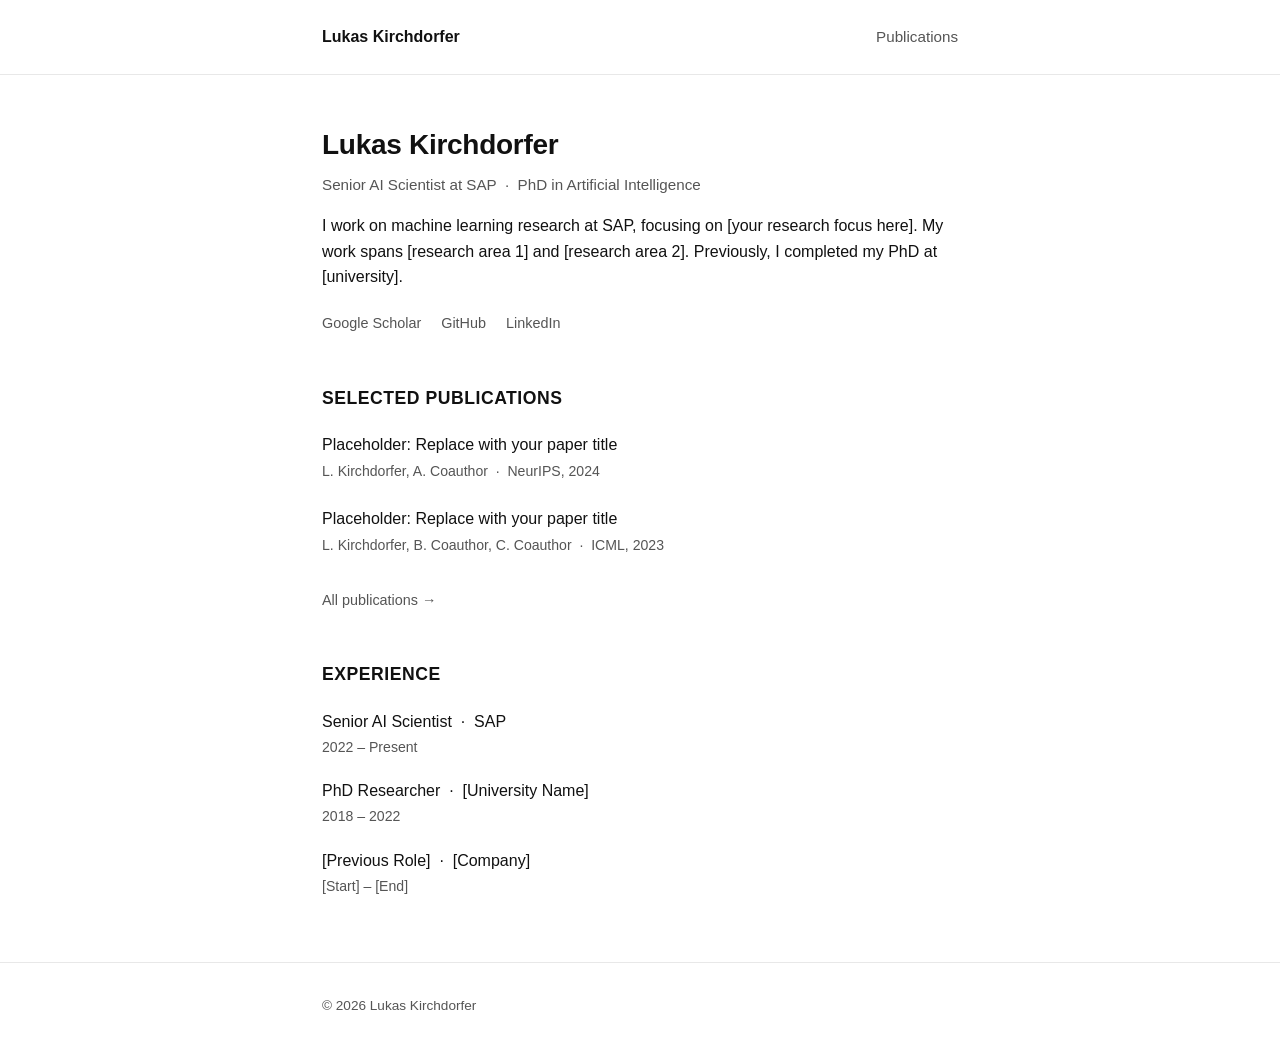
==== index.html @ 6b633d28 "fix: check response.ok before parsing JSON in both pages" ====
<!DOCTYPE html>
<html lang="en">
<head>
  <meta charset="UTF-8">
  <meta name="viewport" content="width=device-width, initial-scale=1.0">
  <title>Lukas Kirchdorfer</title>
  <link rel="stylesheet" href="style.css">
</head>
<body>
  <nav>
    <div class="container">
      <a href="index.html" class="nav-name">Lukas Kirchdorfer</a>
      <a href="publications.html" class="nav-link">Publications</a>
    </div>
  </nav>

  <main class="container">

    <!-- Intro -->
    <section id="intro">
      <h1>Lukas Kirchdorfer</h1>
      <p class="subtitle">Senior AI Scientist at SAP &nbsp;·&nbsp; PhD in Artificial Intelligence</p>
      <p class="bio">
        I work on machine learning research at SAP, focusing on [your research focus here].
        My work spans [research area 1] and [research area 2].
        Previously, I completed my PhD at [university].
      </p>
      <ul class="social-links">
        <li><a href="https://scholar.google.de/citations?hl=de&user=4NuUVSkAAAAJ" target="_blank" rel="noopener">Google Scholar</a></li>
        <li><a href="https://github.com/lukaskirchdorfer" target="_blank" rel="noopener">GitHub</a></li>
        <li><a href="https://www.linkedin.com/in/lukas-kirchdorfer/" target="_blank" rel="noopener">LinkedIn</a></li>
      </ul>
    </section>

    <!-- Selected Publications -->
    <section id="publications">
      <h2>Selected Publications</h2>
      <ul class="pub-list" id="selected-pub-list">
        <!-- Rendered by JavaScript -->
      </ul>
      <a href="publications.html" class="all-pubs-link">All publications →</a>
    </section>

    <!-- Experience -->
    <section id="experience">
      <h2>Experience</h2>
      <ul class="exp-list">
        <li class="exp-entry">
          <div class="exp-role">Senior AI Scientist &nbsp;·&nbsp; SAP</div>
          <div class="exp-date">2022 – Present</div>
        </li>
        <li class="exp-entry">
          <div class="exp-role">PhD Researcher &nbsp;·&nbsp; [University Name]</div>
          <div class="exp-date">2018 – 2022</div>
        </li>
        <li class="exp-entry">
          <div class="exp-role">[Previous Role] &nbsp;·&nbsp; [Company]</div>
          <div class="exp-date">[Start] – [End]</div>
        </li>
      </ul>
    </section>

  </main>

  <footer>
    <div class="container">© 2026 Lukas Kirchdorfer</div>
  </footer>

  <script>
    async function loadSelectedPublications() {
      const list = document.getElementById('selected-pub-list');
      try {
        const response = await fetch('./data/publications.json');
        if (!response.ok) throw new Error(`HTTP ${response.status}`);
        const data = await response.json();
        const selected = data.publications
          .filter(p => p.selected === true)
          .sort((a, b) => b.year - a.year);
        selected.forEach(pub => {
          const li = document.createElement('li');
          li.className = 'pub-entry';
          li.innerHTML = `
            <div class="pub-title"><a href="${pub.url}" target="_blank" rel="noopener">${pub.title}</a></div>
            <div class="pub-meta">${pub.authors} &nbsp;·&nbsp; ${pub.venue}, ${pub.year}</div>
          `;
          list.appendChild(li);
        });
      } catch (e) {
        list.innerHTML = '<li>Publications unavailable.</li>';
      }
    }
    loadSelectedPublications();
  </script>
</body>
</html>
---- style.css ----
/* style.css */
*, *::before, *::after {
  box-sizing: border-box;
  margin: 0;
  padding: 0;
}

body {
  font-family: -apple-system, BlinkMacSystemFont, 'Segoe UI', sans-serif;
  font-size: 16px;
  line-height: 1.6;
  color: #111;
  background: #fff;
}

.container {
  max-width: 700px;
  margin: 0 auto;
  padding: 0 2rem;
}

/* Nav */
nav {
  padding: 1.5rem 0;
  border-bottom: 1px solid #e8e8e8;
  margin-bottom: 3rem;
}

nav .container {
  display: flex;
  justify-content: space-between;
  align-items: center;
}

.nav-name {
  font-weight: 600;
  color: #111;
  text-decoration: none;
}

.nav-link {
  color: #555;
  text-decoration: none;
  font-size: 0.95rem;
}

.nav-link:hover {
  color: #111;
}

/* Intro */
h1 {
  font-size: 1.75rem;
  font-weight: 700;
  margin-bottom: 0.35rem;
  letter-spacing: -0.01em;
}

.subtitle {
  color: #555;
  font-size: 0.95rem;
  margin-bottom: 1rem;
}

.bio {
  margin-bottom: 1.25rem;
  color: #111;
}

.social-links {
  display: flex;
  gap: 1.25rem;
  list-style: none;
  flex-wrap: wrap;
}

.social-links a {
  color: #555;
  text-decoration: none;
  font-size: 0.9rem;
}

.social-links a:hover {
  color: #111;
}

/* Sections */
section {
  margin-top: 3rem;
  margin-bottom: 1rem;
}

h2 {
  font-size: 1.1rem;
  font-weight: 600;
  letter-spacing: 0.03em;
  text-transform: uppercase;
  margin-bottom: 1.25rem;
  color: #111;
}

/* Publications */
.pub-list {
  list-style: none;
}

.pub-entry {
  margin-bottom: 1.5rem;
}

.pub-title a {
  color: #111;
  text-decoration: none;
  font-weight: 500;
}

.pub-title a:hover {
  color: #555;
}

.pub-meta {
  font-size: 0.88rem;
  color: #555;
  margin-top: 0.15rem;
}

.all-pubs-link {
  display: inline-block;
  margin-top: 0.5rem;
  color: #555;
  text-decoration: none;
  font-size: 0.9rem;
}

.all-pubs-link:hover {
  color: #111;
}

/* Experience */
.exp-list {
  list-style: none;
}

.exp-entry {
  margin-bottom: 1.25rem;
}

.exp-role {
  font-weight: 500;
  color: #111;
}

.exp-date {
  font-size: 0.88rem;
  color: #555;
  margin-top: 0.1rem;
}

.exp-desc {
  font-size: 0.9rem;
  color: #555;
  margin-top: 0.15rem;
}

/* Utility */
.hidden {
  display: none;
}

/* Footer */
footer {
  margin-top: 4rem;
  padding: 2rem 0;
  border-top: 1px solid #e8e8e8;
  font-size: 0.85rem;
  color: #555;
}
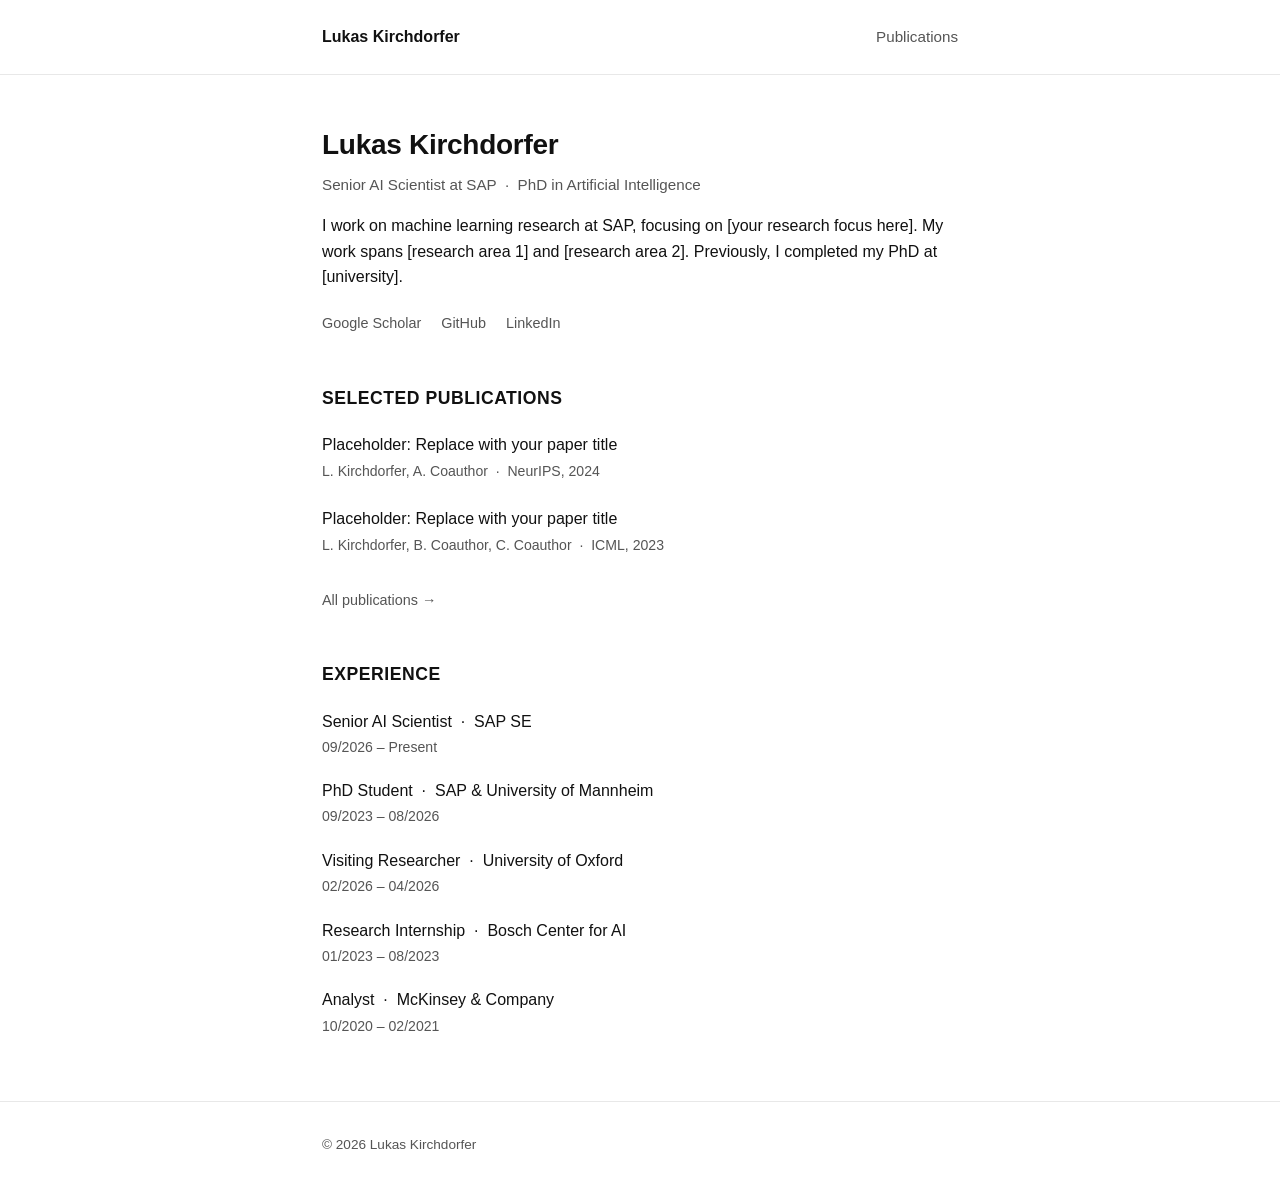
==== commit 05723184: "update experience" ====
--- a/index.html
+++ b/index.html
@@ -46,16 +46,24 @@
       <h2>Experience</h2>
       <ul class="exp-list">
         <li class="exp-entry">
-          <div class="exp-role">Senior AI Scientist &nbsp;·&nbsp; SAP</div>
-          <div class="exp-date">2022 – Present</div>
+          <div class="exp-role">Senior AI Scientist &nbsp;·&nbsp; SAP SE</div>
+          <div class="exp-date">09/2026 – Present</div>
         </li>
         <li class="exp-entry">
-          <div class="exp-role">PhD Researcher &nbsp;·&nbsp; [University Name]</div>
-          <div class="exp-date">2018 – 2022</div>
+          <div class="exp-role">PhD Student &nbsp;·&nbsp; SAP & University of Mannheim</div>
+          <div class="exp-date">09/2023 – 08/2026</div>
         </li>
         <li class="exp-entry">
-          <div class="exp-role">[Previous Role] &nbsp;·&nbsp; [Company]</div>
-          <div class="exp-date">[Start] – [End]</div>
+          <div class="exp-role">Visiting Researcher &nbsp;·&nbsp; University of Oxford</div>
+          <div class="exp-date">02/2026 – 04/2026</div>
+        </li>
+        <li class="exp-entry">
+          <div class="exp-role">Research Internship &nbsp;·&nbsp; Bosch Center for AI</div>
+          <div class="exp-date">01/2023 – 08/2023</div>
+        </li>
+        <li class="exp-entry">
+          <div class="exp-role">Analyst &nbsp;·&nbsp; McKinsey & Company</div>
+          <div class="exp-date">10/2020 – 02/2021</div>
         </li>
       </ul>
     </section>
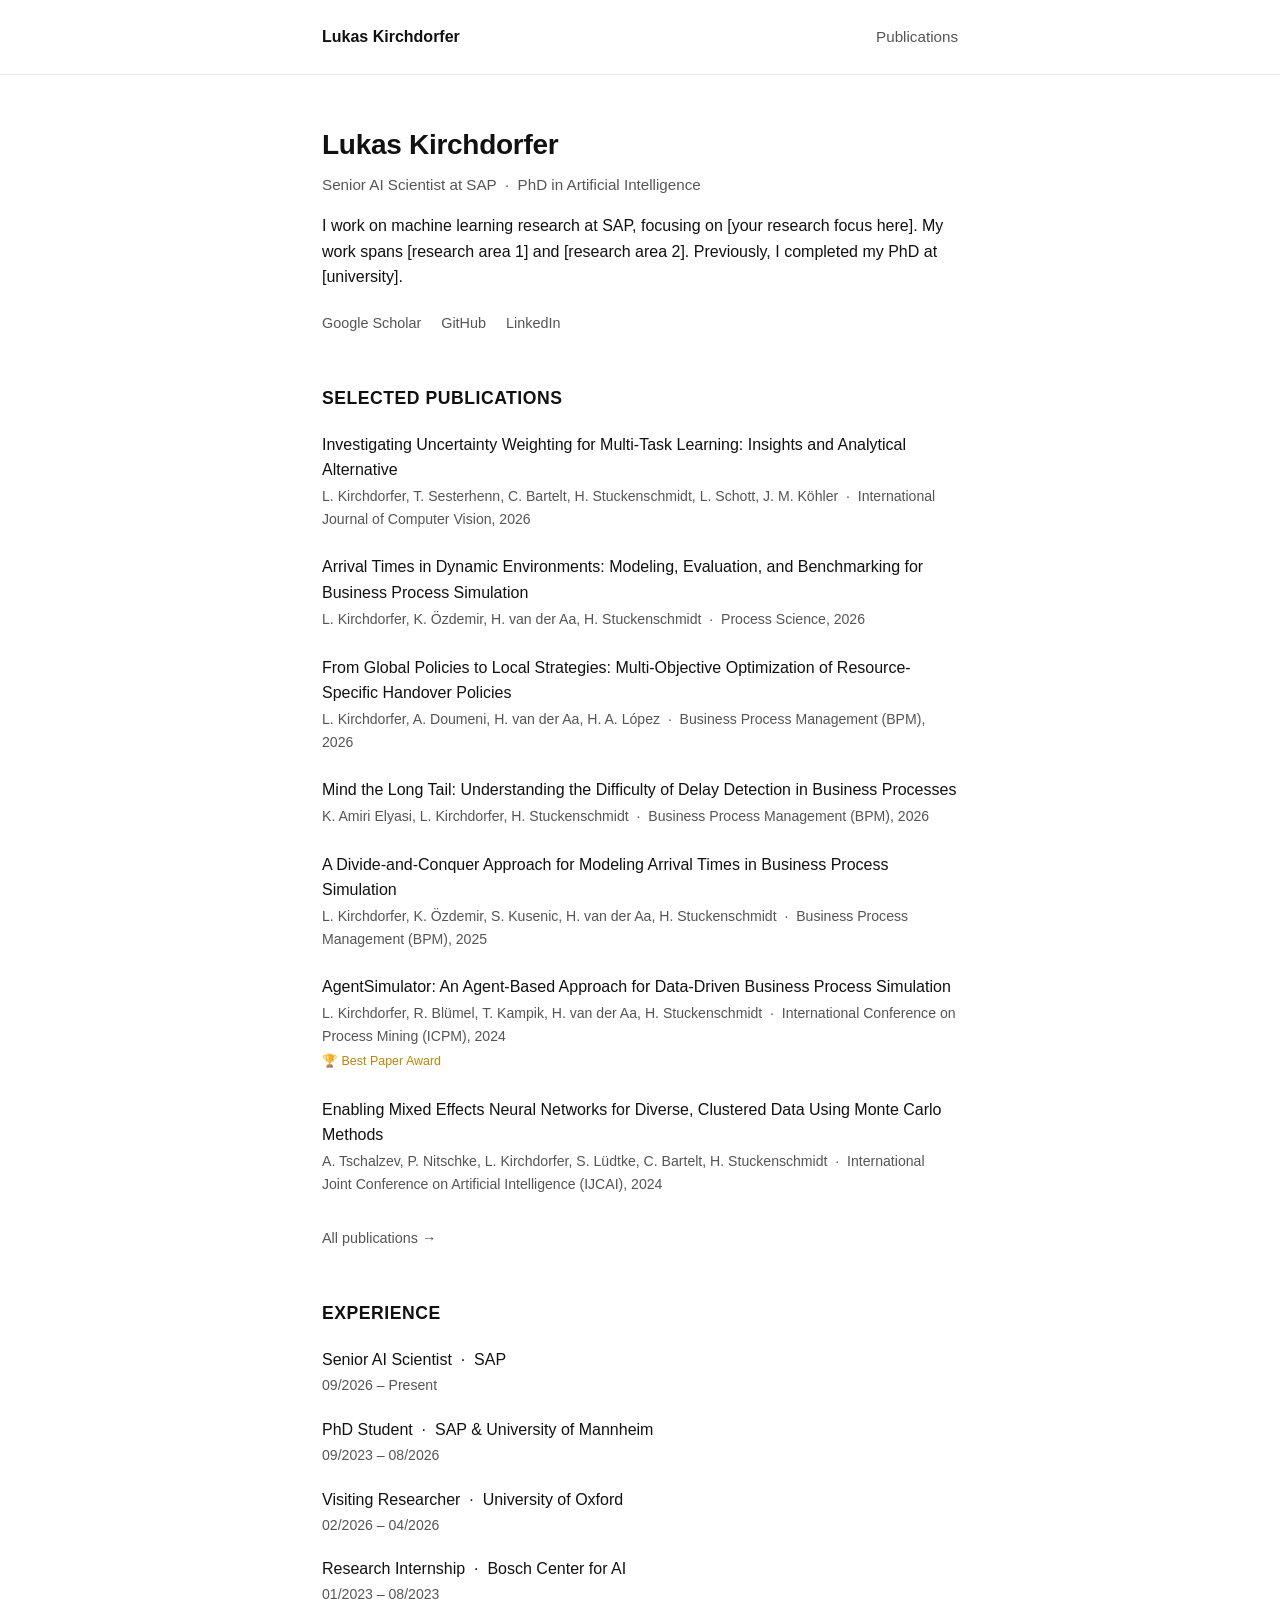
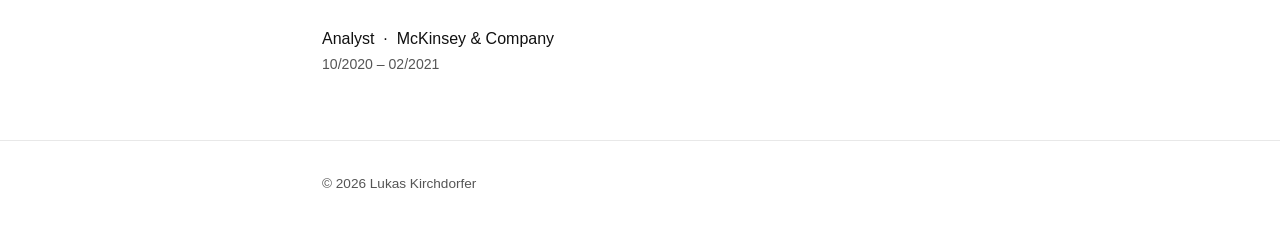
==== commit e83ae275: "update publications" ====
--- a/index.html
+++ b/index.html
@@ -46,7 +46,7 @@
       <h2>Experience</h2>
       <ul class="exp-list">
         <li class="exp-entry">
-          <div class="exp-role">Senior AI Scientist &nbsp;·&nbsp; SAP SE</div>
+          <div class="exp-role">Senior AI Scientist &nbsp;·&nbsp; SAP</div>
           <div class="exp-date">09/2026 – Present</div>
         </li>
         <li class="exp-entry">
@@ -90,6 +90,7 @@
           li.innerHTML = `
             <div class="pub-title"><a href="${pub.url}" target="_blank" rel="noopener">${pub.title}</a></div>
             <div class="pub-meta">${pub.authors} &nbsp;·&nbsp; ${pub.venue}, ${pub.year}</div>
+            ${pub.award ? `<div class="pub-award">🏆 ${pub.award}</div>` : ''}
           `;
           list.appendChild(li);
         });
--- a/style.css
+++ b/style.css
@@ -162,6 +162,14 @@
   margin-top: 0.15rem;
 }
 
+/* Award badge */
+.pub-award {
+  display: inline-block;
+  font-size: 0.78rem;
+  color: #b8860b;
+  margin-top: 0.2rem;
+}
+
 /* Utility */
 .hidden {
   display: none;
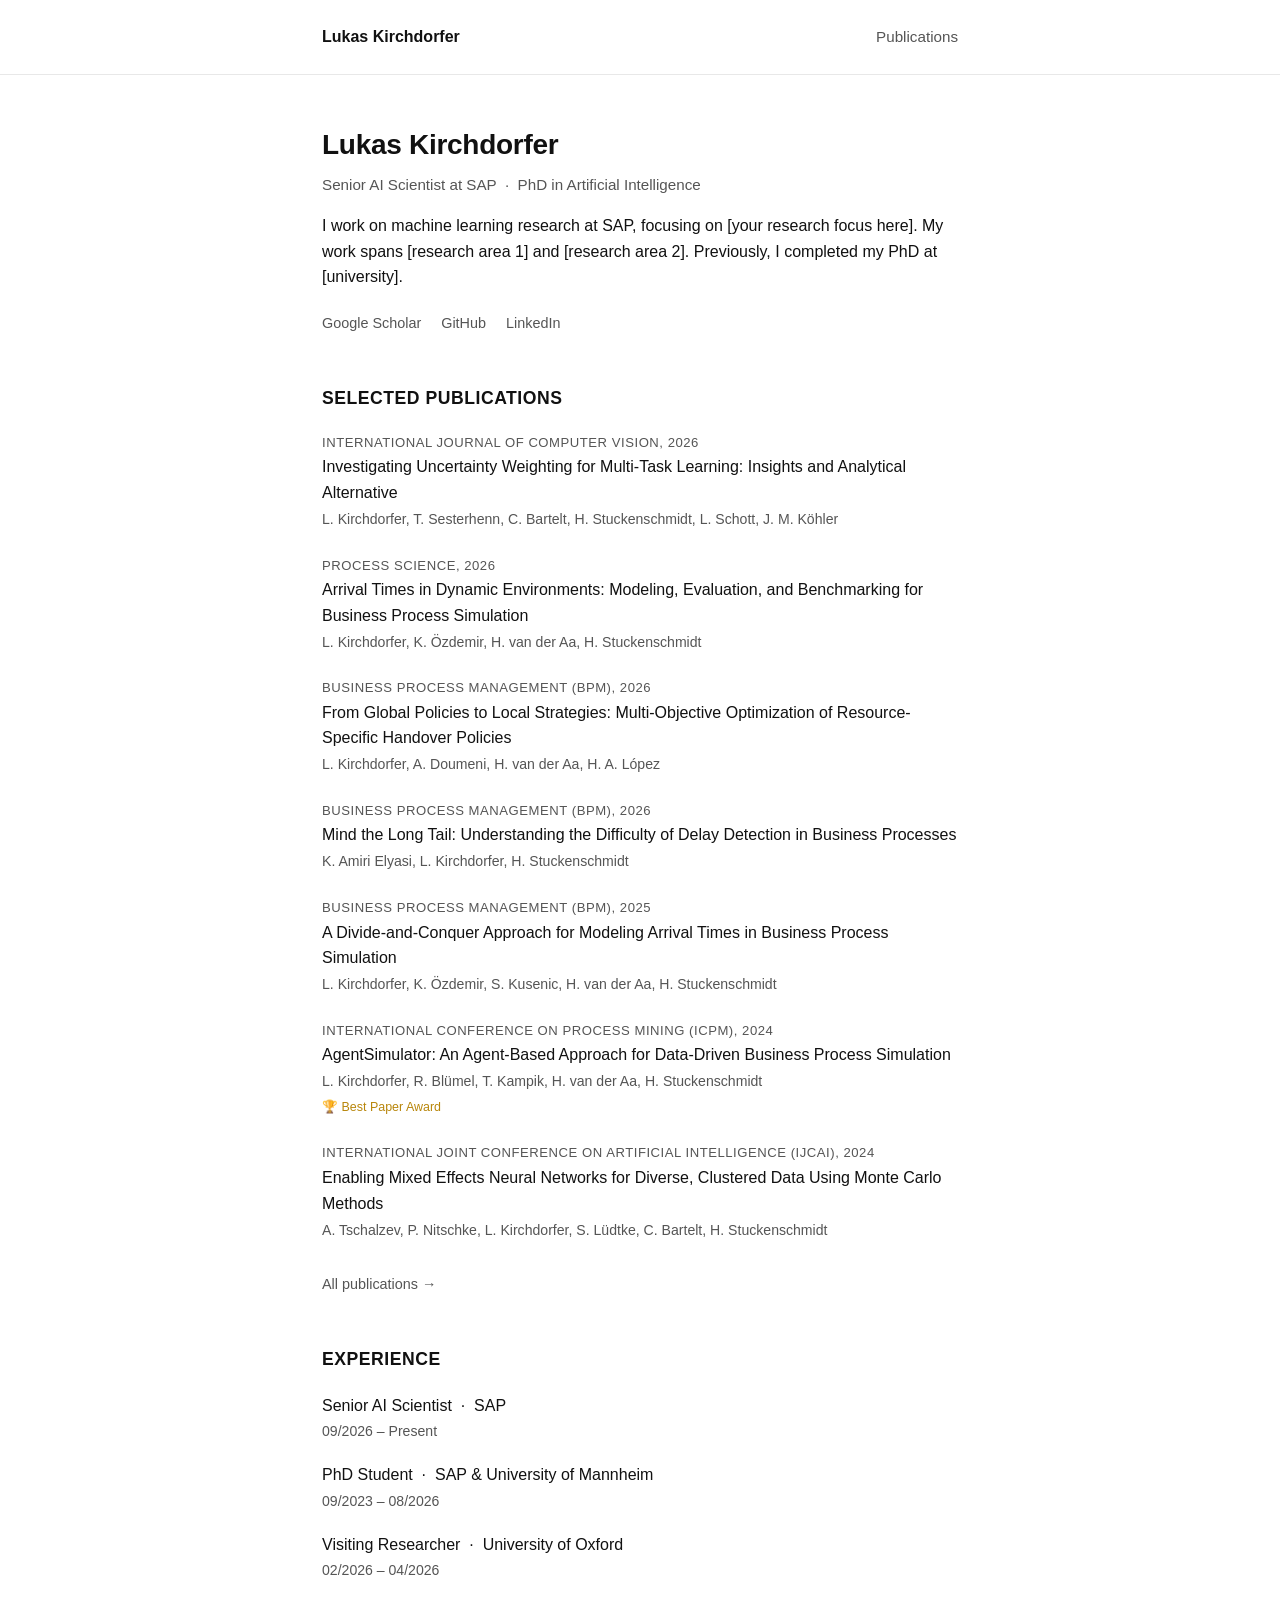
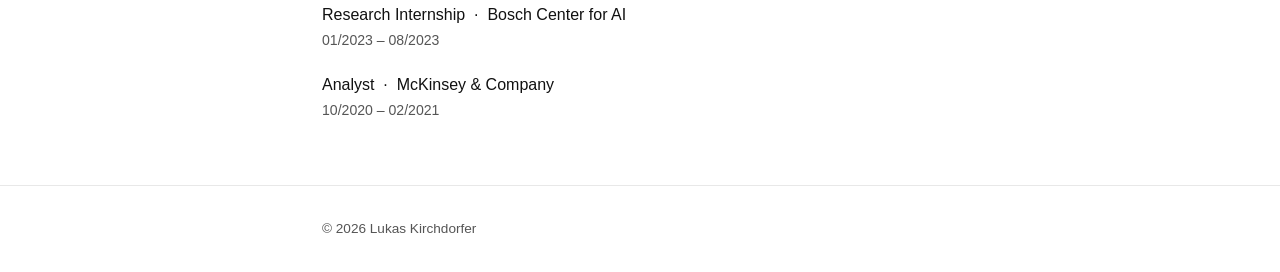
==== commit 64166293: "feat: show venue above title, add award badge" ====
--- a/index.html
+++ b/index.html
@@ -88,8 +88,9 @@
           const li = document.createElement('li');
           li.className = 'pub-entry';
           li.innerHTML = `
+            <div class="pub-venue">${pub.venue}, ${pub.year}</div>
             <div class="pub-title"><a href="${pub.url}" target="_blank" rel="noopener">${pub.title}</a></div>
-            <div class="pub-meta">${pub.authors} &nbsp;·&nbsp; ${pub.venue}, ${pub.year}</div>
+            <div class="pub-meta">${pub.authors}</div>
             ${pub.award ? `<div class="pub-award">🏆 ${pub.award}</div>` : ''}
           `;
           list.appendChild(li);
--- a/style.css
+++ b/style.css
@@ -108,6 +108,14 @@
   margin-bottom: 1.5rem;
 }
 
+.pub-venue {
+  font-size: 0.82rem;
+  color: #555;
+  text-transform: uppercase;
+  letter-spacing: 0.04em;
+  margin-bottom: 0.1rem;
+}
+
 .pub-title a {
   color: #111;
   text-decoration: none;
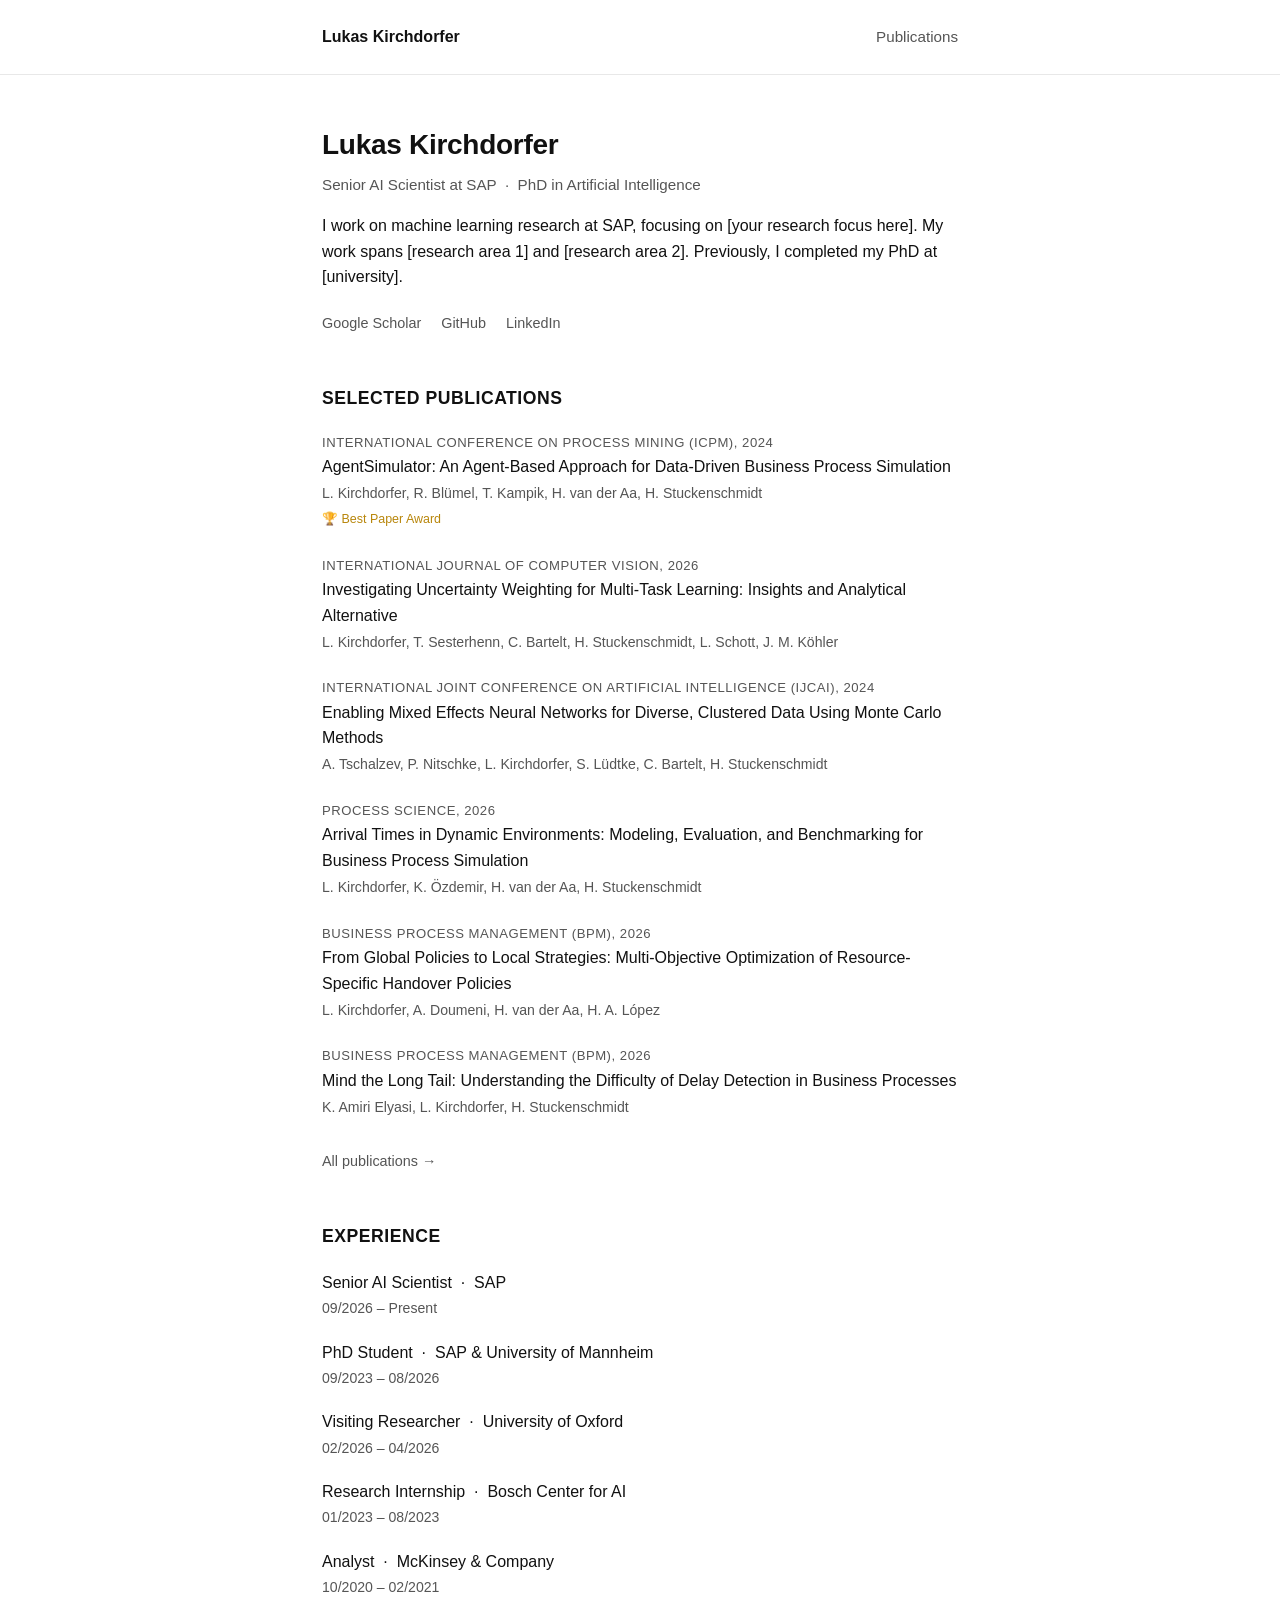
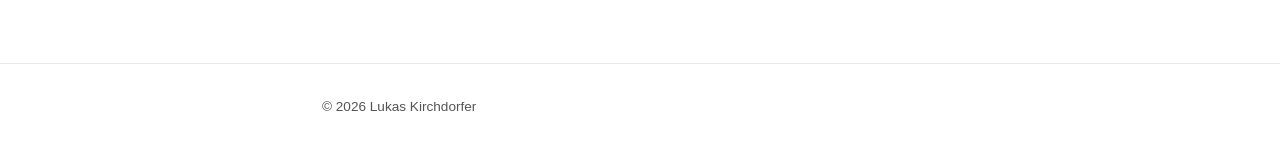
==== commit 0eb46cd7: "fix: preserve JSON order for selected publications" ====
--- a/index.html
+++ b/index.html
@@ -82,8 +82,7 @@
         if (!response.ok) throw new Error(`HTTP ${response.status}`);
         const data = await response.json();
         const selected = data.publications
-          .filter(p => p.selected === true)
-          .sort((a, b) => b.year - a.year);
+          .filter(p => p.selected === true);
         selected.forEach(pub => {
           const li = document.createElement('li');
           li.className = 'pub-entry';
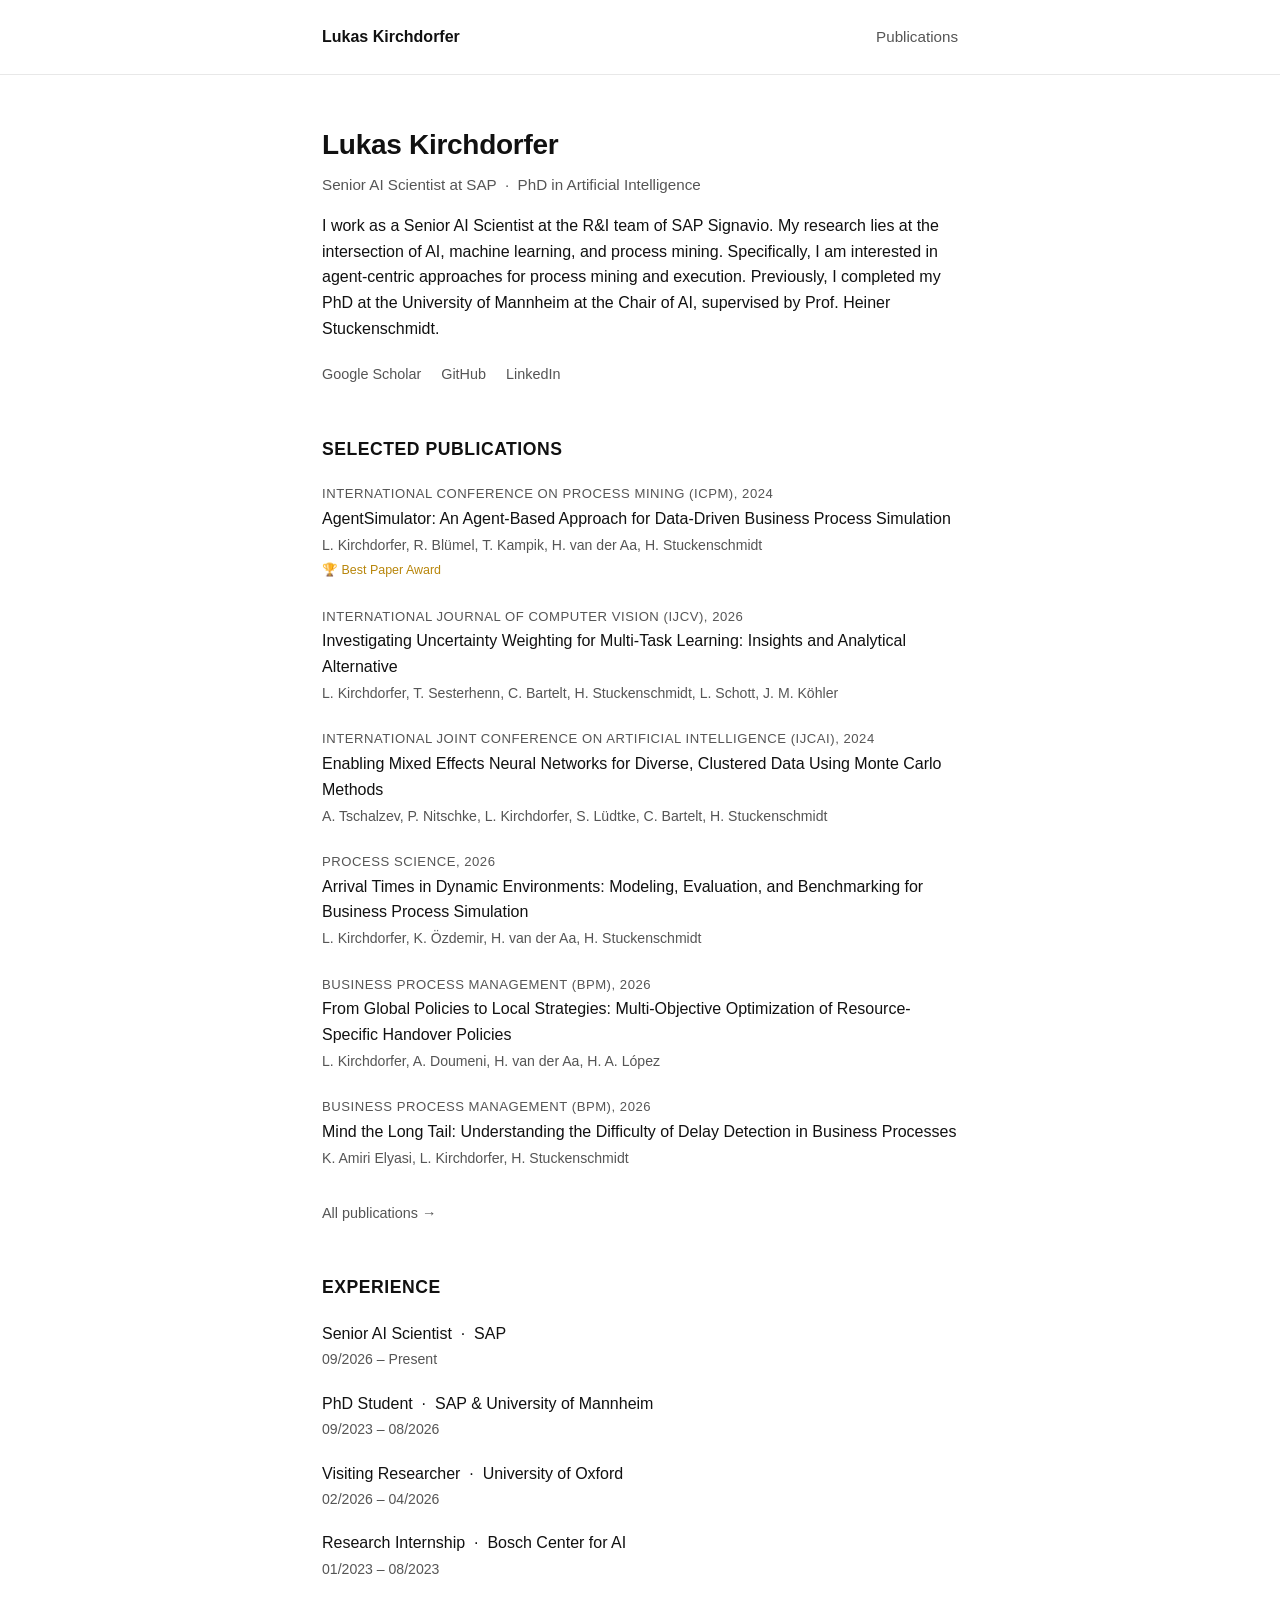
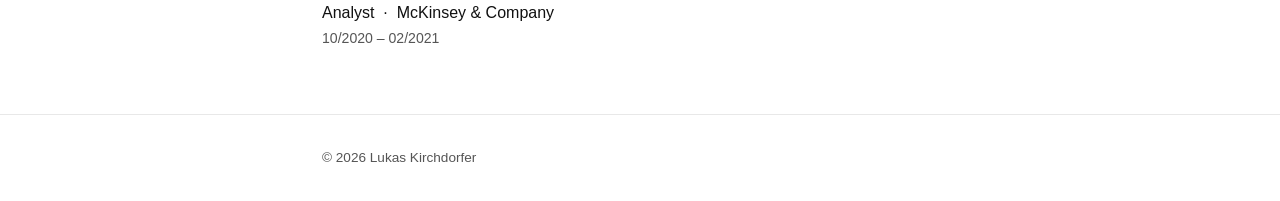
==== commit 58411450: "update bio" ====
--- a/index.html
+++ b/index.html
@@ -21,9 +21,9 @@
       <h1>Lukas Kirchdorfer</h1>
       <p class="subtitle">Senior AI Scientist at SAP &nbsp;·&nbsp; PhD in Artificial Intelligence</p>
       <p class="bio">
-        I work on machine learning research at SAP, focusing on [your research focus here].
-        My work spans [research area 1] and [research area 2].
-        Previously, I completed my PhD at [university].
+        I work as a Senior AI Scientist at the R&I team of SAP Signavio.
+        My research lies at the intersection of AI, machine learning, and process mining. Specifically, I am interested in agent-centric approaches for process mining and execution.
+        Previously, I completed my PhD at the University of Mannheim at the Chair of AI, supervised by Prof. Heiner Stuckenschmidt.
       </p>
       <ul class="social-links">
         <li><a href="https://scholar.google.de/citations?hl=de&user=4NuUVSkAAAAJ" target="_blank" rel="noopener">Google Scholar</a></li>
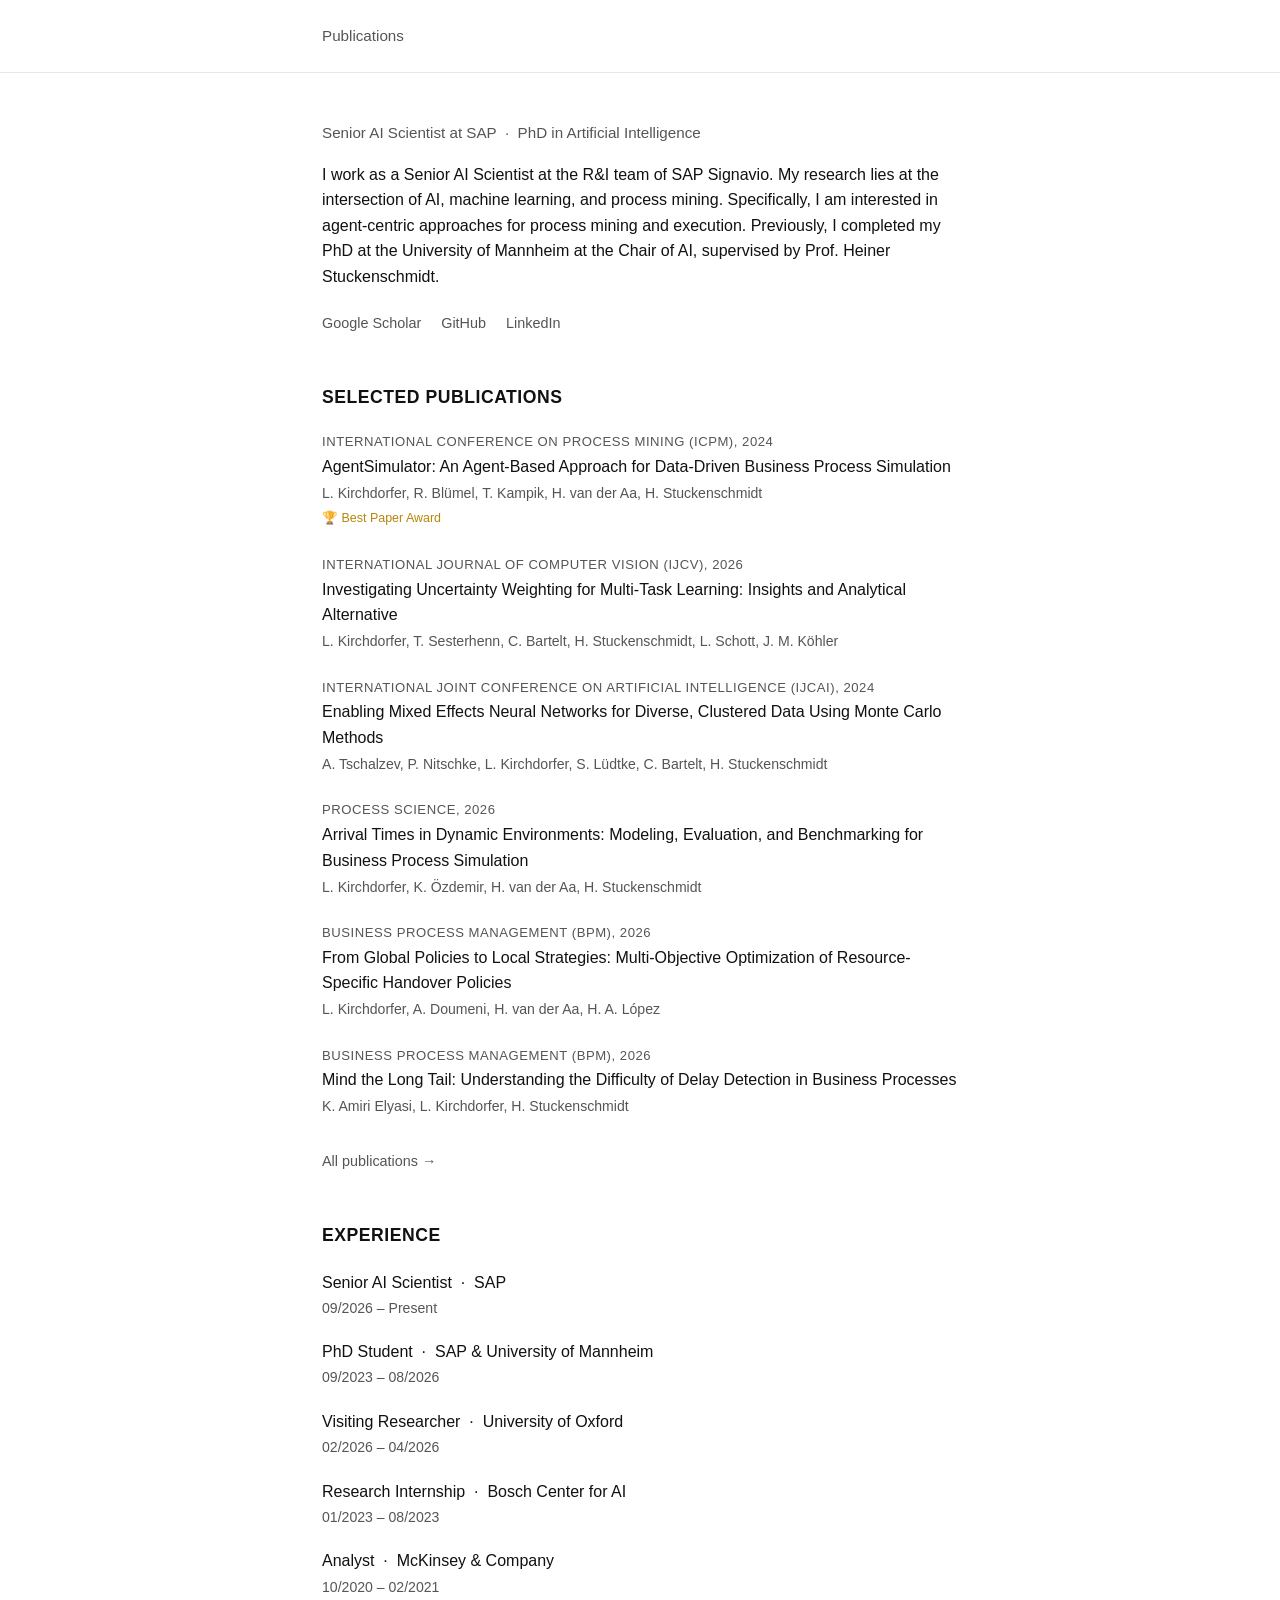
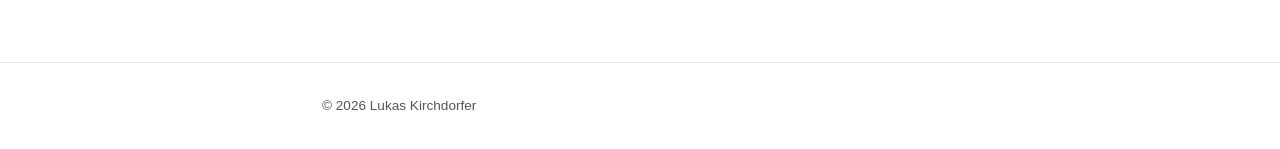
==== commit a3a3489c: "fix: remove name from nav, keep publications link only" ====
--- a/index.html
+++ b/index.html
@@ -9,7 +9,6 @@
 <body>
   <nav>
     <div class="container">
-      <a href="index.html" class="nav-name">Lukas Kirchdorfer</a>
       <a href="publications.html" class="nav-link">Publications</a>
     </div>
   </nav>
@@ -18,7 +17,6 @@
 
     <!-- Intro -->
     <section id="intro">
-      <h1>Lukas Kirchdorfer</h1>
       <p class="subtitle">Senior AI Scientist at SAP &nbsp;·&nbsp; PhD in Artificial Intelligence</p>
       <p class="bio">
         I work as a Senior AI Scientist at the R&I team of SAP Signavio.
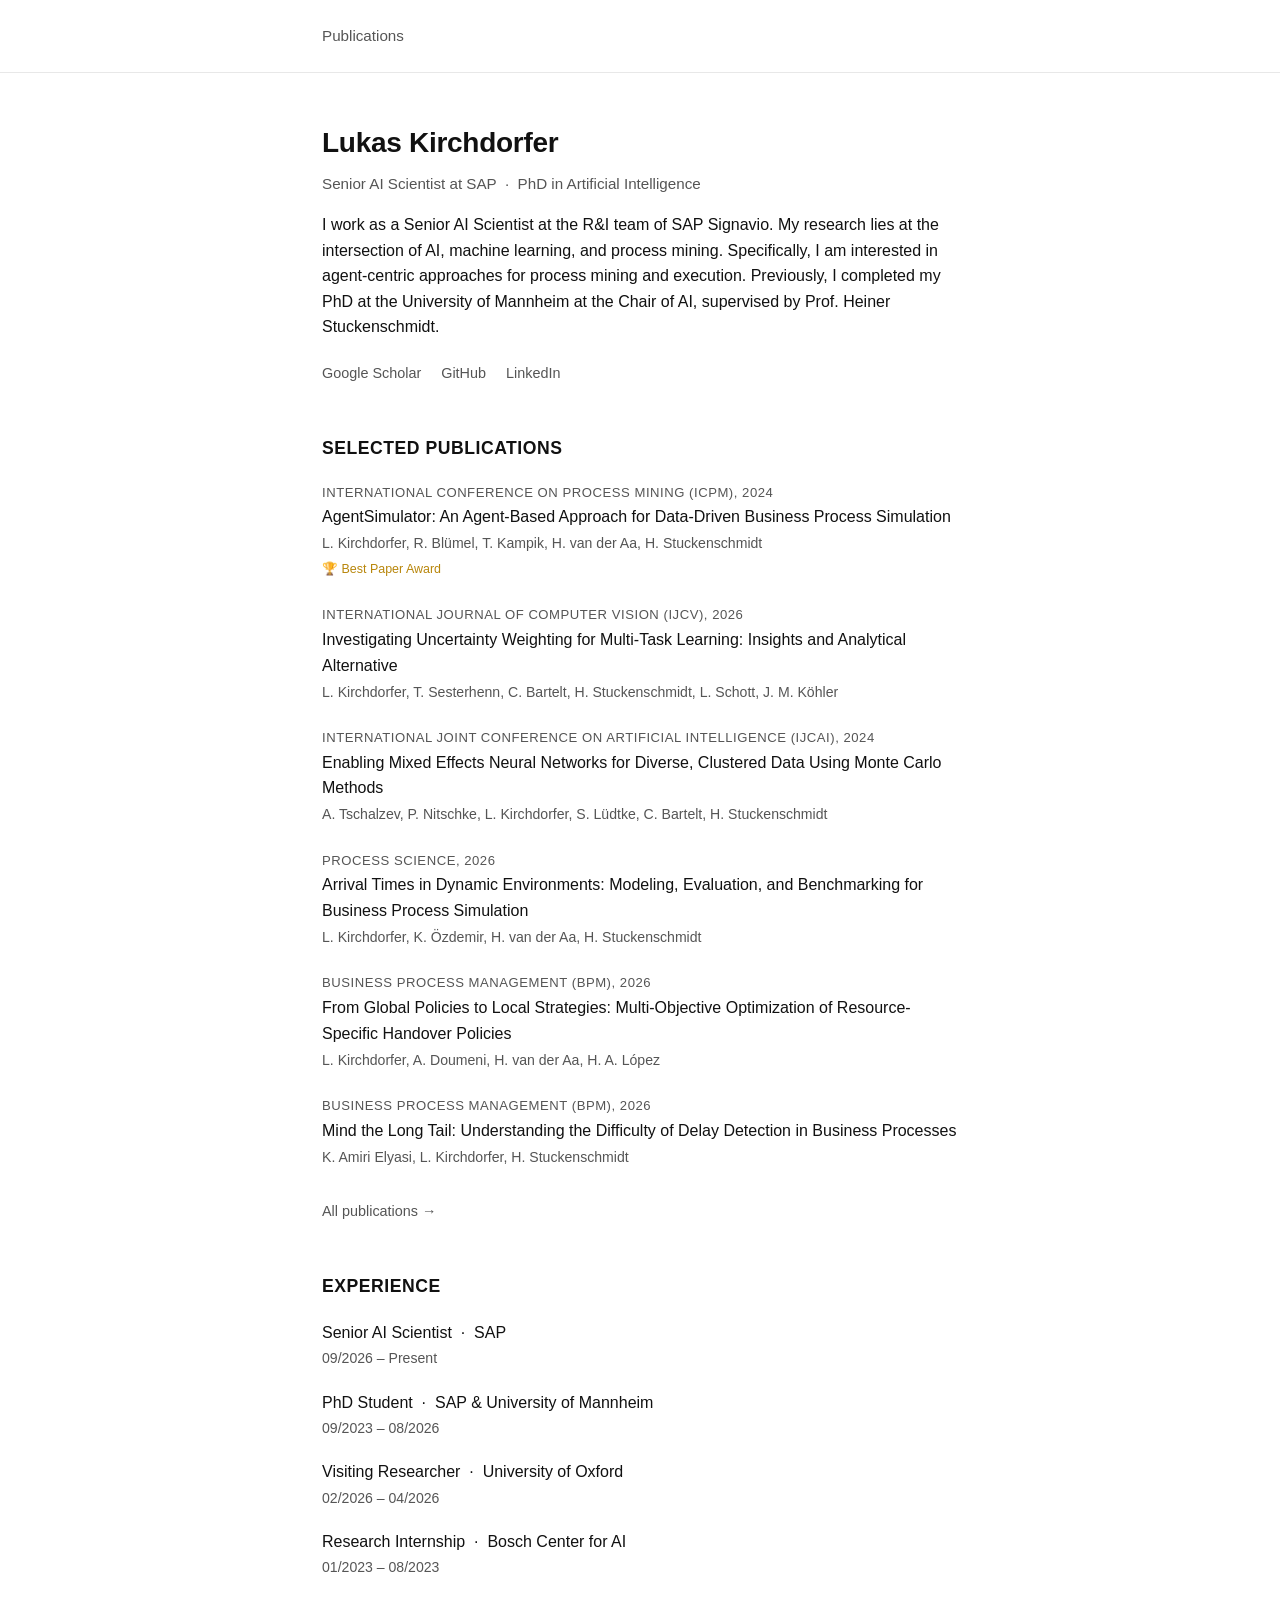
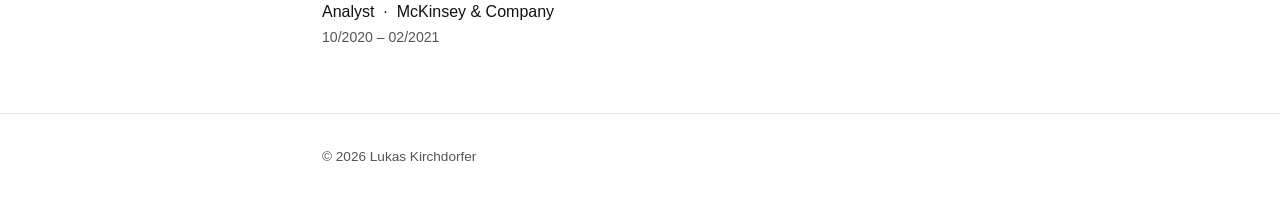
==== commit a56ae6db: "add name again" ====
--- a/index.html
+++ b/index.html
@@ -17,6 +17,7 @@
 
     <!-- Intro -->
     <section id="intro">
+      <h1>Lukas Kirchdorfer</h1> 
       <p class="subtitle">Senior AI Scientist at SAP &nbsp;·&nbsp; PhD in Artificial Intelligence</p>
       <p class="bio">
         I work as a Senior AI Scientist at the R&I team of SAP Signavio.
